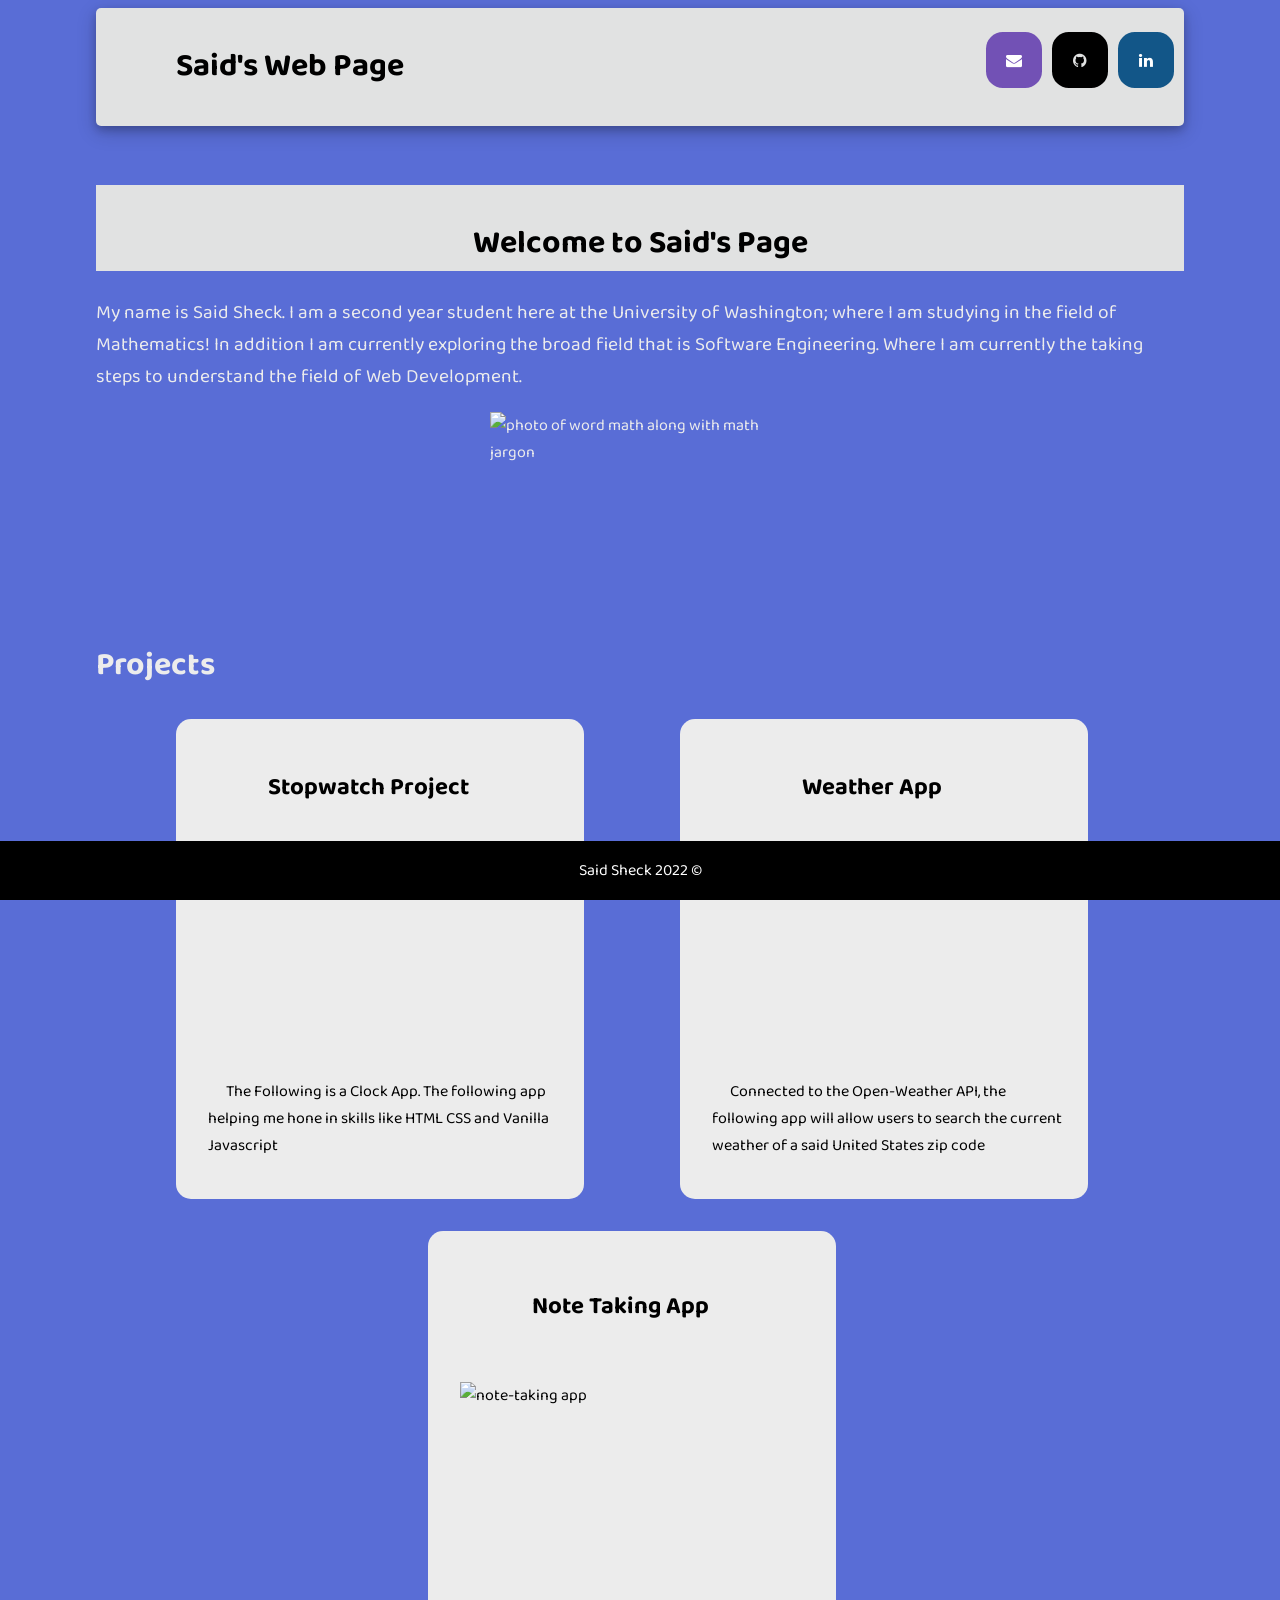
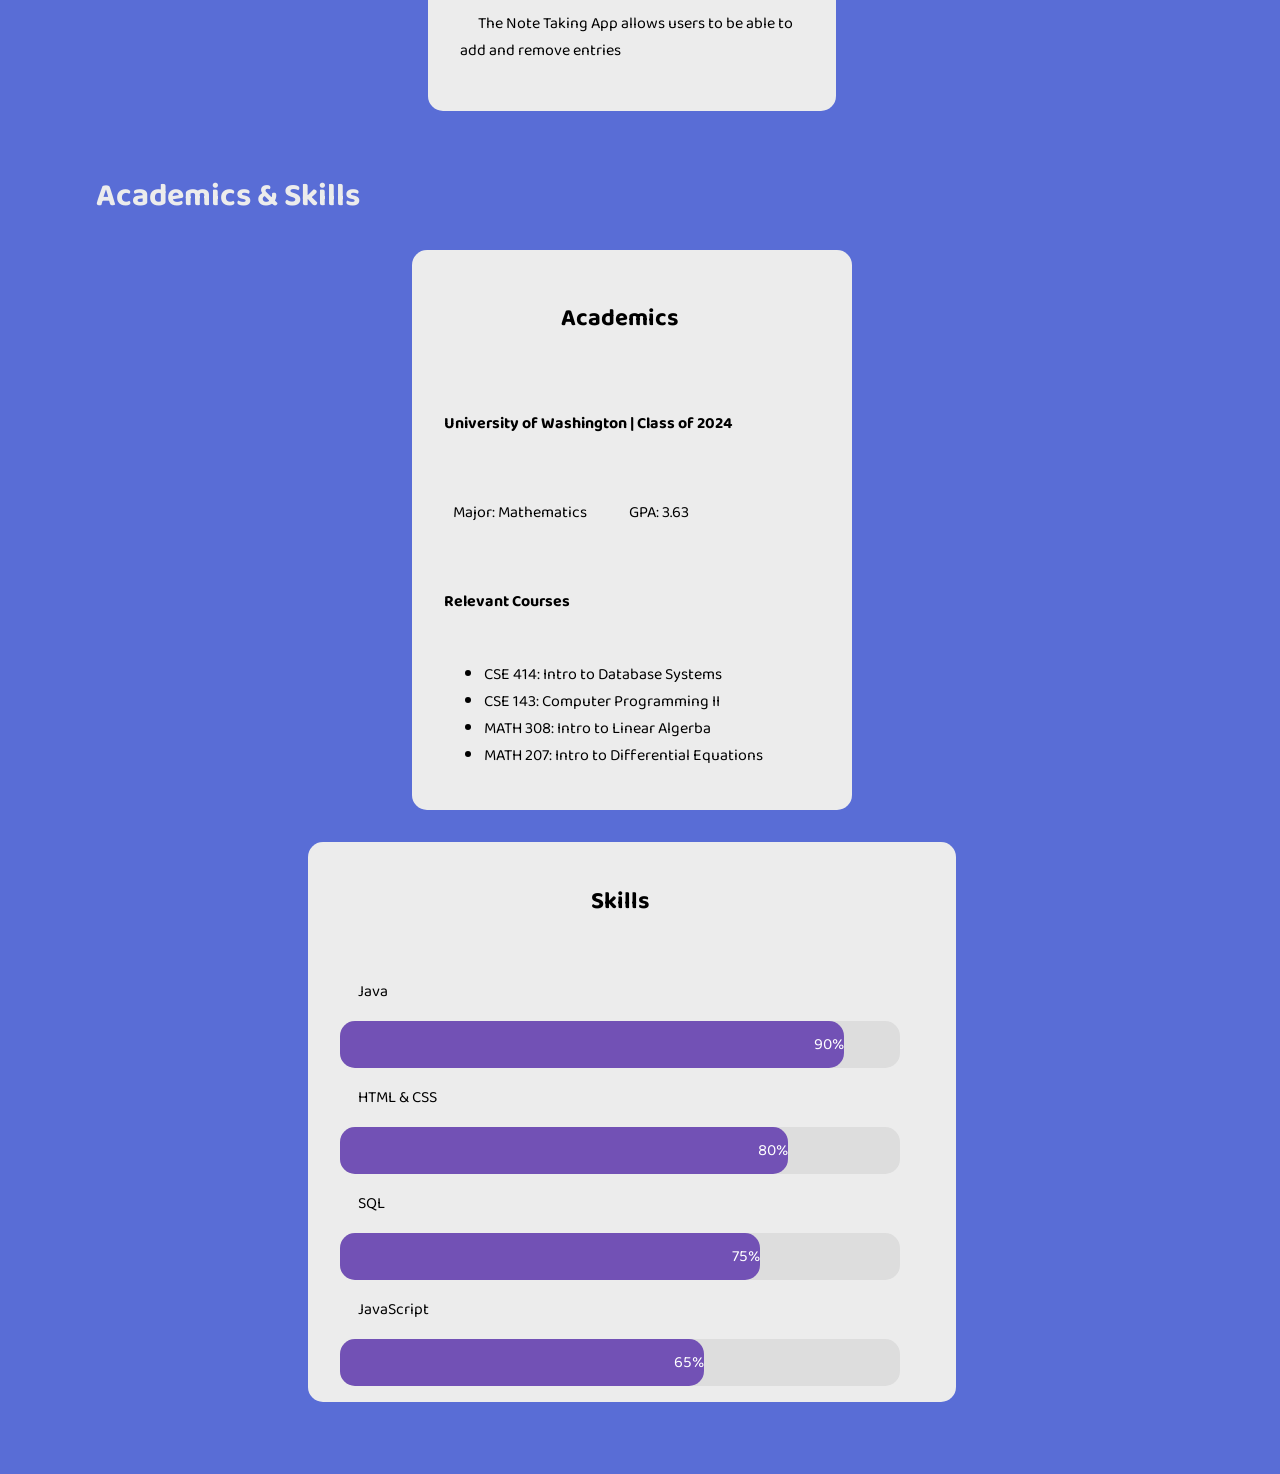
==== index.html @ 6f8753cf "Add files via upload" ====
<!DOCTYPE html>
<!--
  ***
  Said Sheck
  Jan 4th 2021
  CSE 154 Section AA Max Bi

  The following is the  html file for my "about-me" page. The following page
  includes a bit information from my resume such as the projects I have done,
  grades and some basic skills I have
  ***
-->
<html>
  <head>
    <meta charset="utf-8">
    <link rel="stylesheet" href="styles.css">
    <link rel="stylesheet" href="resume.css">
    <link rel="preconnect" href="https://fonts.googleapis.com">
    <link rel="preconnect" href="https://fonts.gstatic.com">
    <link rel="stylesheet" href="https://fonts.googleapis.com/css?family=Pacifico">
    <link href="https://fonts.googleapis.com/css2?family=Baloo+Da+2:wght@600;800&display=swap" rel="stylesheet">
    <link rel="stylesheet" href="https://cdnjs.cloudflare.com/ajax/libs/font-awesome/4.7.0/css/font-awesome.min.css">
    <title>Said's Resume Page</title>
  </head>
  <body>
    <header>
      <nav>
        <section id="title-links">
          <h1>Said's Web Page</h1>
          <ul>
            <li><a href="mailto:said1210@uw.edu" class="fa fa-resume fa-envelope"></a></li>
            <li><a href="https://github.com/said1210UW" class="fa fa-github"></a></li>
            <li><a href="https://www.linkedin.com/in/said-sheck-a675b21ba" class="fa fa-linkedin"></a></li>
          </ul>
        </section>
      </nav>
    </header>

    <main>
      <section id="introduction">
        <!--Image retrived from Pintrest.com -->
        <img src="images/math-picture.jpeg" alt="photo of word math along with math jargon">
        <article>
          <h2>Welcome to Said's Page</h2>
          <p> My name is Said Sheck.
            I am a second year student here at the University of Washington;
            where I am studying in the field of Mathematics!
            In addition I am currently exploring the broad field
            that is Software Engineering. Where I am currently the taking steps
            to understand the field of Web Development.
          </p>
        </article>
      </section>
      <section id="projects">
        <h2>Projects</h2>
        <section id="project-container">
          <article class="project-card">
            <h3>Stopwatch Project</h3>
            <img src="images/clock-app.png" alt="clock app">
            <p>
              The Following is a Clock App.
              The following app helping me hone in skills
              like HTML CSS and Vanilla Javascript
            </p>
          </article>
          <article class="project-card">
            <h3>Weather App</h3>
            <img src="images/weather-app.png" alt="weather app">
            <p>
              Connected to the Open-Weather API,
              the following app will allow users to search the current weather
              of a said United States zip code
            </p>
          </article>
          <article class="project-card">
            <h3>Note Taking App</h3>
            <img src="images/notes-app.png" alt="note-taking app">
            <p>
              The Note Taking App allows
              users to be able to add and remove entries
            </p>
          </article>
        </section>

      </section>
      <section id="academics-skills">
        <h2>Academics &amp; Skills</h2>
        <section id="academics-skills-container">
          <article id="academics" class="project-card">
            <h3>Academics</h3>
            <h4>University of Washington | Class of 2024</h4>
            <section>
              <p>Major: Mathematics</p>
              <p>GPA: 3.63</p>
            </section>
            <h4>Relevant Courses</h4>
            <ul>
              <li>CSE 414: Intro to Database Systems</li>
              <li>CSE 143: Computer Programming II</li>
              <li>MATH 308: Intro to Linear Algerba</li>
              <li>MATH 207: Intro to Differential Equations</li>
            </ul>
          </article>
          <article id="skills" class="project-card">
            <h3>Skills</h3>
            <!--Boiler Code from Niemvuilaptrinh-->
            <section>
              <p>Java</p>
              <div class="container">
                <div class="skills html">90%</div>
              </div>
              <p>HTML & CSS</p>
              <div class="container">
                <div class="skills css">80%</div>
              </div>
              <p>SQL</p>
              <div class="container">
                <div class="skills sql">75%</div>
              </div>
              <p>JavaScript</p>
              <div class="container">
                <div class="skills js">65%</div>
              </div>
            </section>
          </article>
        </section>
      </section>
    </main>
    <footer>
      <p>Said Sheck 2022 &copy;</p>
    </footer>
  </body>
</html>
---- styles.css ----
/*
  Said Sheck
  Jan 7th 2021
  CSE 154 Section AA Max Bi

  The folloiwng file provides the styling for both the resume and about page.
  Providing a consistent theme to both pages which includes a light blue background
  and grey text sections
*/
body {
  background-color: #4158d0de;
  color: #ececec;
  font-family: 'Baloo Da 2', cursive;
  margin-left: auto;
  margin-right: auto;
  width: 85%;
}

body,
body > section,
#courses-and-prefences,
#photos-container,
#courses-and-prefences > section,
#title-links,
#title-links > ul,
main,
#introduction,
#projects,
.project-card,
#project-container,
#academics-skills-container,
#academics,
#academics > section {
  display: flex;
}

body, body > section, #courses-and-prefences > section, main, #projects, .project-card, #academics {
  flex-direction: column;
}

body > section,
#courses-and-prefences,
#courses-and-prefences > section,
#introduction,
main,
#projects,
.project-card,
#project-container,
#academics,
#academics > section {
  justify-content: space-evenly;
}

body > section, nav, .project-card {
  border-radius: 05px;
  padding-left: 1em;
  color: black;
}

body > section {
  margin-top: 10px;
}

body > section, .project-card {
  background-color: #ececec;
}

#title-links {
  justify-content: space-between;
}

#title-links li {
  list-style-type: none;
}

#title-links > h1 {
  font-size: 2em;
  padding-left: 2em;
}

nav > p {
  font-size: 1em;
}

.fa, .image-unit, nav > p, #introduction > article h2 {
  text-align: center;
}

.fa {
  padding: 20px;
  font-size: 30px;
  width: 1em;
  height: 1em;
  text-decoration: none;
  margin-top: 0.5em;
  margin-right: 10px;
  border-radius: 30%;
}

nav, .fa:hover, .project-card:hover {
  box-shadow:
    0 4px 8px 0 rgba(0, 0, 0, 0.2),
    0 6px 20px 0 rgba(0, 0, 0, 0.19);
}

nav, .fa-github, #introduction > article h2 {
  background: #E1E2E2;
}

.fa-github {
  color: #E1E2E2;
  background: black;
}

.fa-linkedin {
  background: #125688;
  color: white;
}

.fa-resume {
  background-color: #7251B5;
  color: #FFFFFF;
}

#photos-container {
  justify-content: inherit;
}

.image-unit {
  height: 20em;
  width: 22em;
}

img {
  height: 180px;
  width: 300px;
}
---- resume.css ----
/*
  Said Sheck
  Jan 9th 2021
  CSE 154 Section AA Max Bi

  The following page provides the style for my resume page.
  Specifing the style for each section in the page and any style
  not overlapping with the about page. Such as having indivual cards
  for content and not a huge blob like the page prior (About page)
*/

#introduction {
  margin-top: 2em;
}

#introduction h2 {
  background: #ececec;
  color: black;
  padding-top: 1em;
}

#introduction h2, main h2 {
  font-size: 2em;
}

#intrdduction h2, .project-card {
  border-radius: 15px;
}

#introduction > article p {
  font-size: 1.2em
}

#introduction img {
  height: 200px;
  width: 300px;
}

.project-card {
  font-size: 1rem;
  width: 20em;
  height: 30em;
  padding-left: 2em;
  padding-right: 3.5em;
}

.project-card h3, footer {
  text-align: center;
}

.project-card h3, #skills li {
  font-size: 1.5em;
}

.project-card p {
  width: 40ch;
  text-indent: 5%;
  margin-right: 10%;
}

.project-card img {
  padding-left: auto;
  padding-right: auto;
}

#academics-skills-container {
  justify-content: space-evenly;
}

#skills li {
  list-style-type: none;
  margin-bottom: 20px;
}

#skills, #academics {
  height: 35em;
}

#skills {
 width: 35em;
}

#academics {
  width: 22em;
}

#academics ul {
  margin-top: 0px;
}

#academics > section > p {
  margin-right: 0%;
}

footer {
  position: fixed;
  width: 100%;
  left: 0;
  bottom: 0;
  background-color: black;
  color: white;
}

.container, .html, .css, .js, .sql {
  border-radius: 15px;
  background-color: #7251B5;
}

.container {
  width: 100%;
  background-color: #ddd;
}

.skills {
  text-align: right;
  padding-top: 10px;
  padding-bottom: 10px;
  color: white;
}

.html {
  width: 90%;
}

.css {
  width: 80%;
}

.js {
  width: 65%;
}

.sql {
  width: 75%;
}

#academics-skills, .project-card {
  margin-bottom: 2em;
}

.project-card {
  margin-right: 1em;
}

#academics-skills-container, #project-container {
  flex-wrap: wrap;
}

#introduction {
  flex-wrap: wrap-reverse;
}
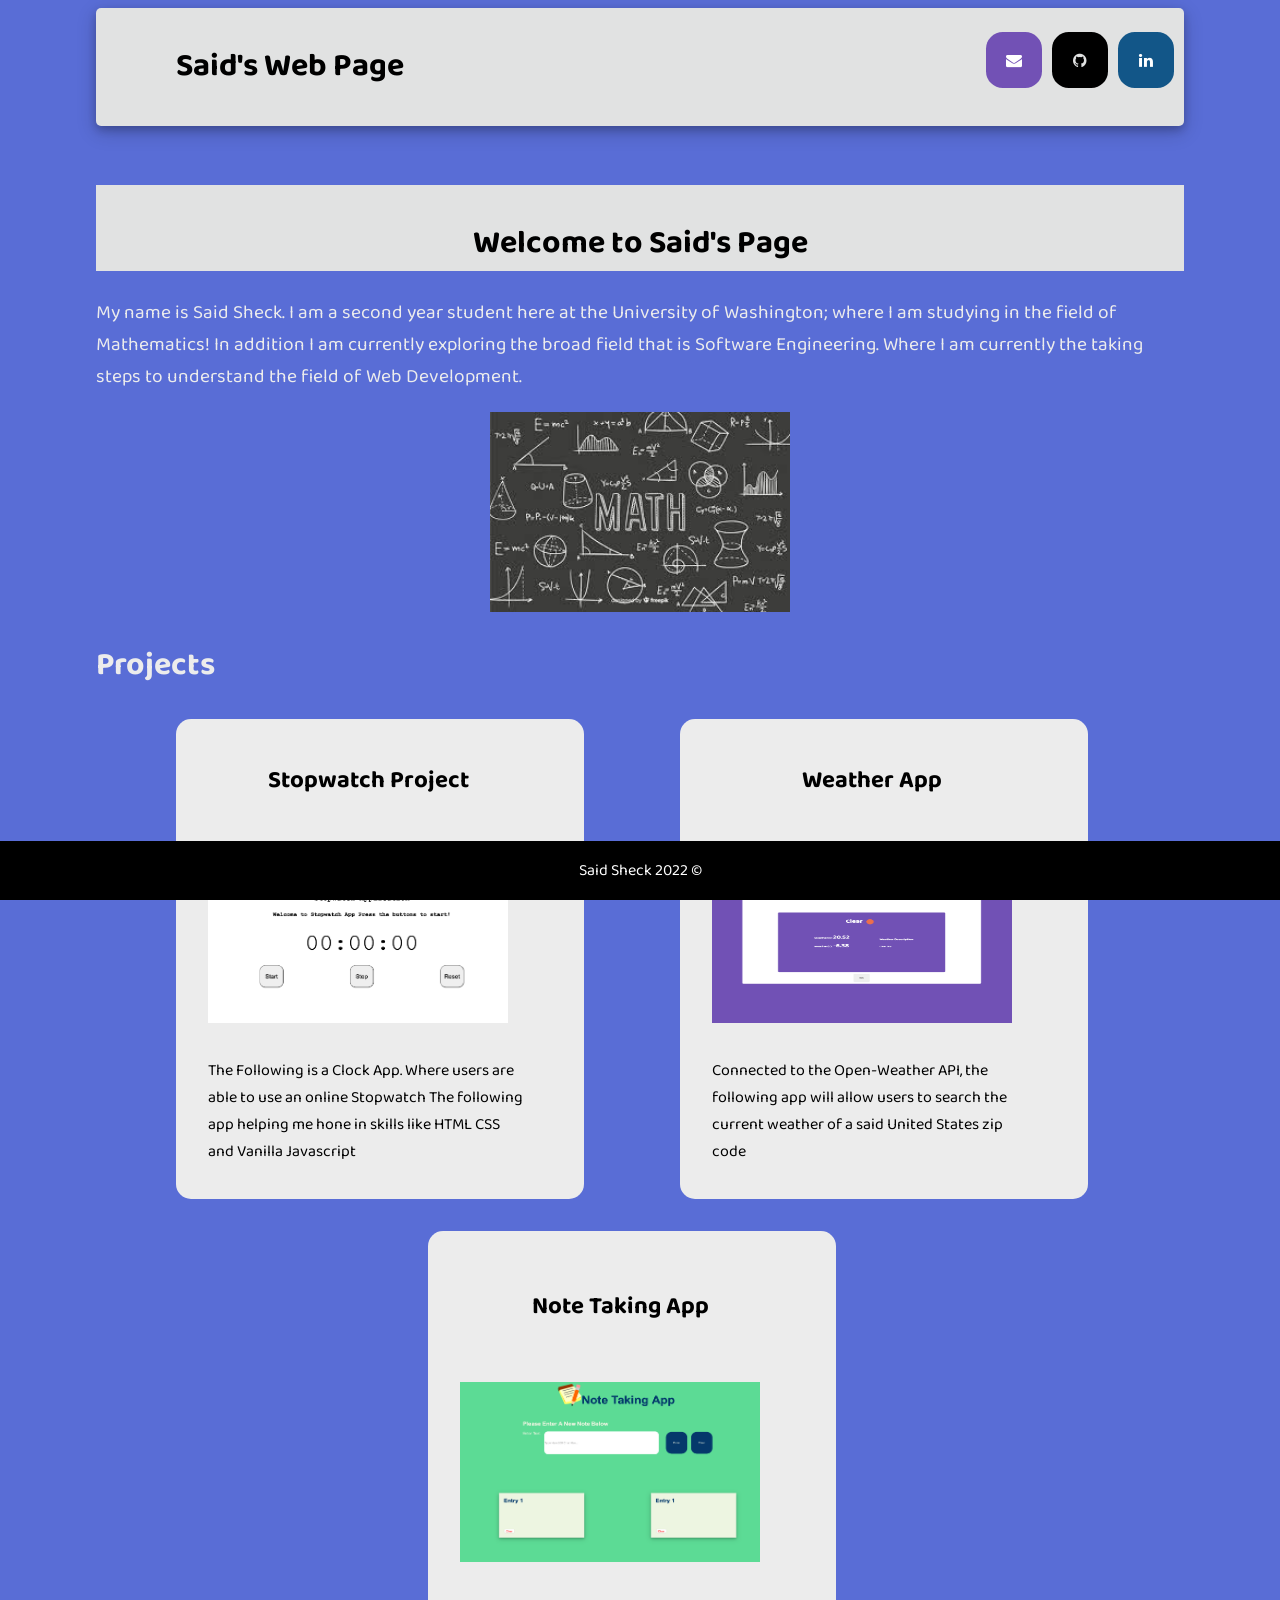
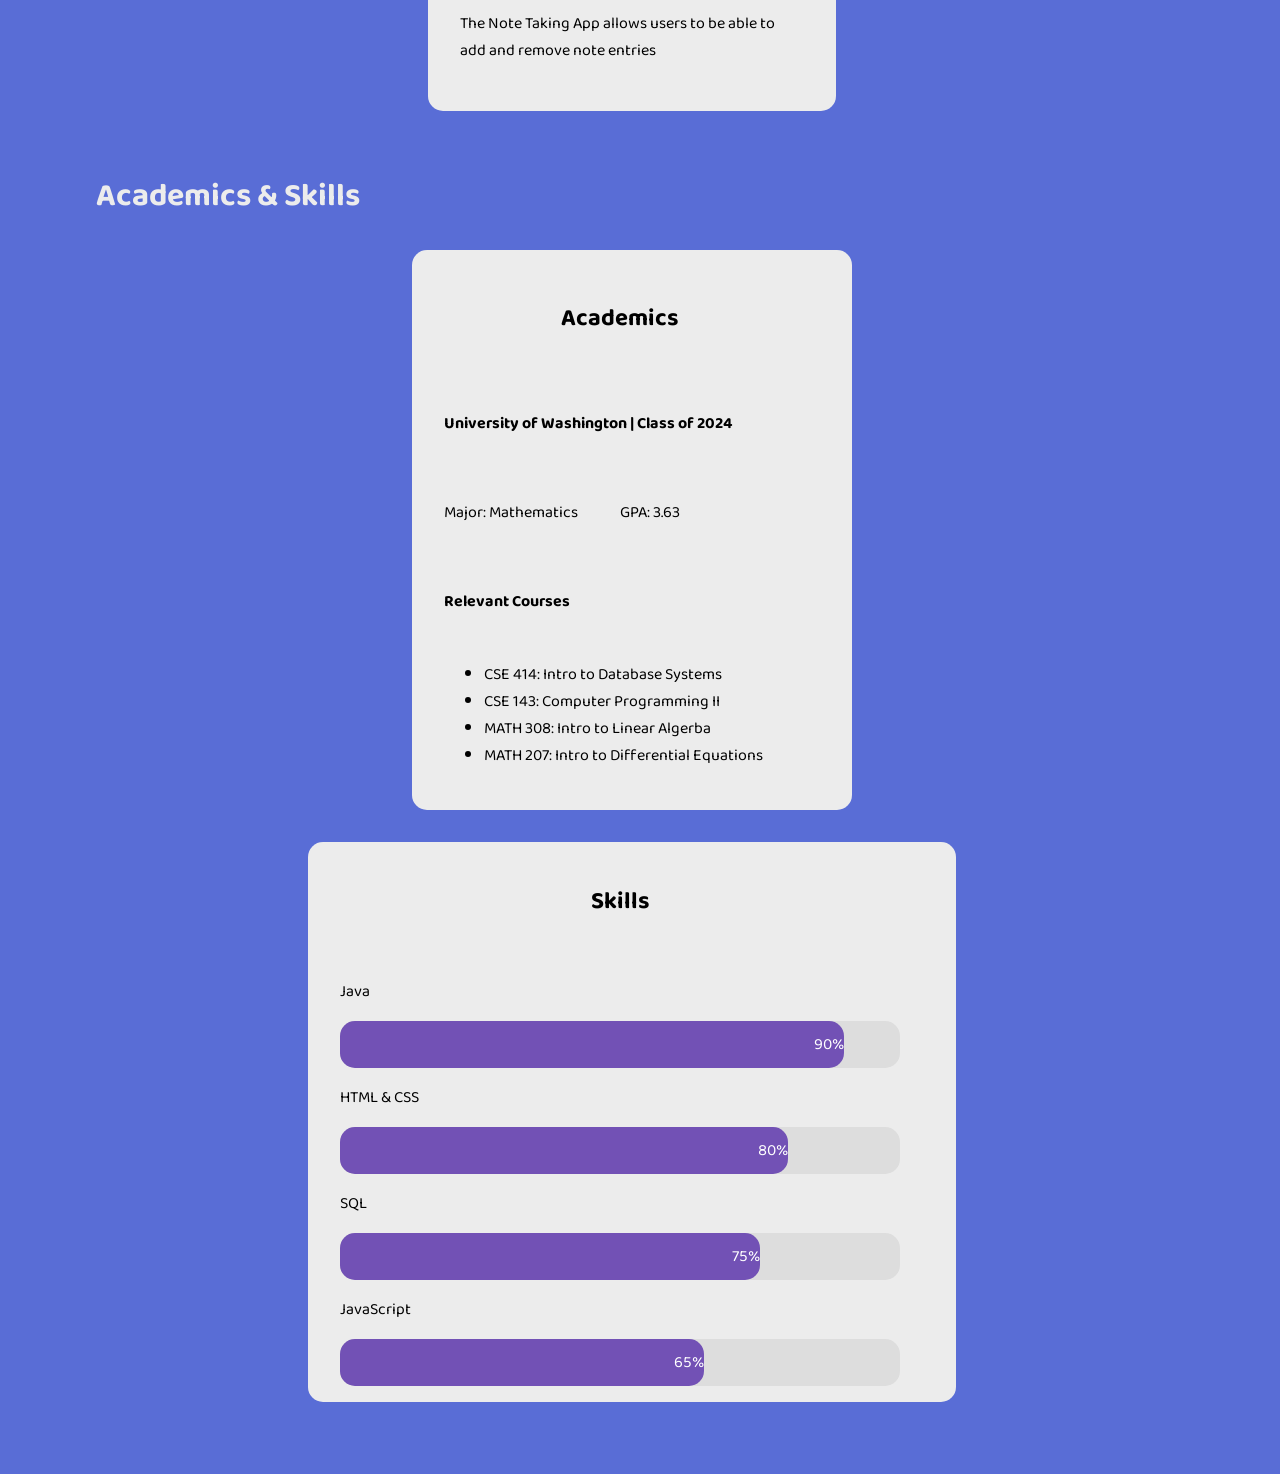
==== commit 6192b1cc: "Edit #2" ====
--- a/index.html
+++ b/index.html
@@ -58,7 +58,8 @@
             <h3>Stopwatch Project</h3>
             <img src="images/clock-app.png" alt="clock app">
             <p>
-              The Following is a Clock App.
+              The Following is a Clock App. Where users
+              are able to use an online Stopwatch
               The following app helping me hone in skills
               like HTML CSS and Vanilla Javascript
             </p>
@@ -77,7 +78,7 @@
             <img src="images/notes-app.png" alt="note-taking app">
             <p>
               The Note Taking App allows
-              users to be able to add and remove entries
+              users to be able to add and remove note entries
             </p>
           </article>
         </section>
--- a/resume.css
+++ b/resume.css
@@ -53,8 +53,7 @@
 }
 
 .project-card p {
-  width: 40ch;
-  text-indent: 5%;
+  width: 35ch;
   margin-right: 10%;
 }
 
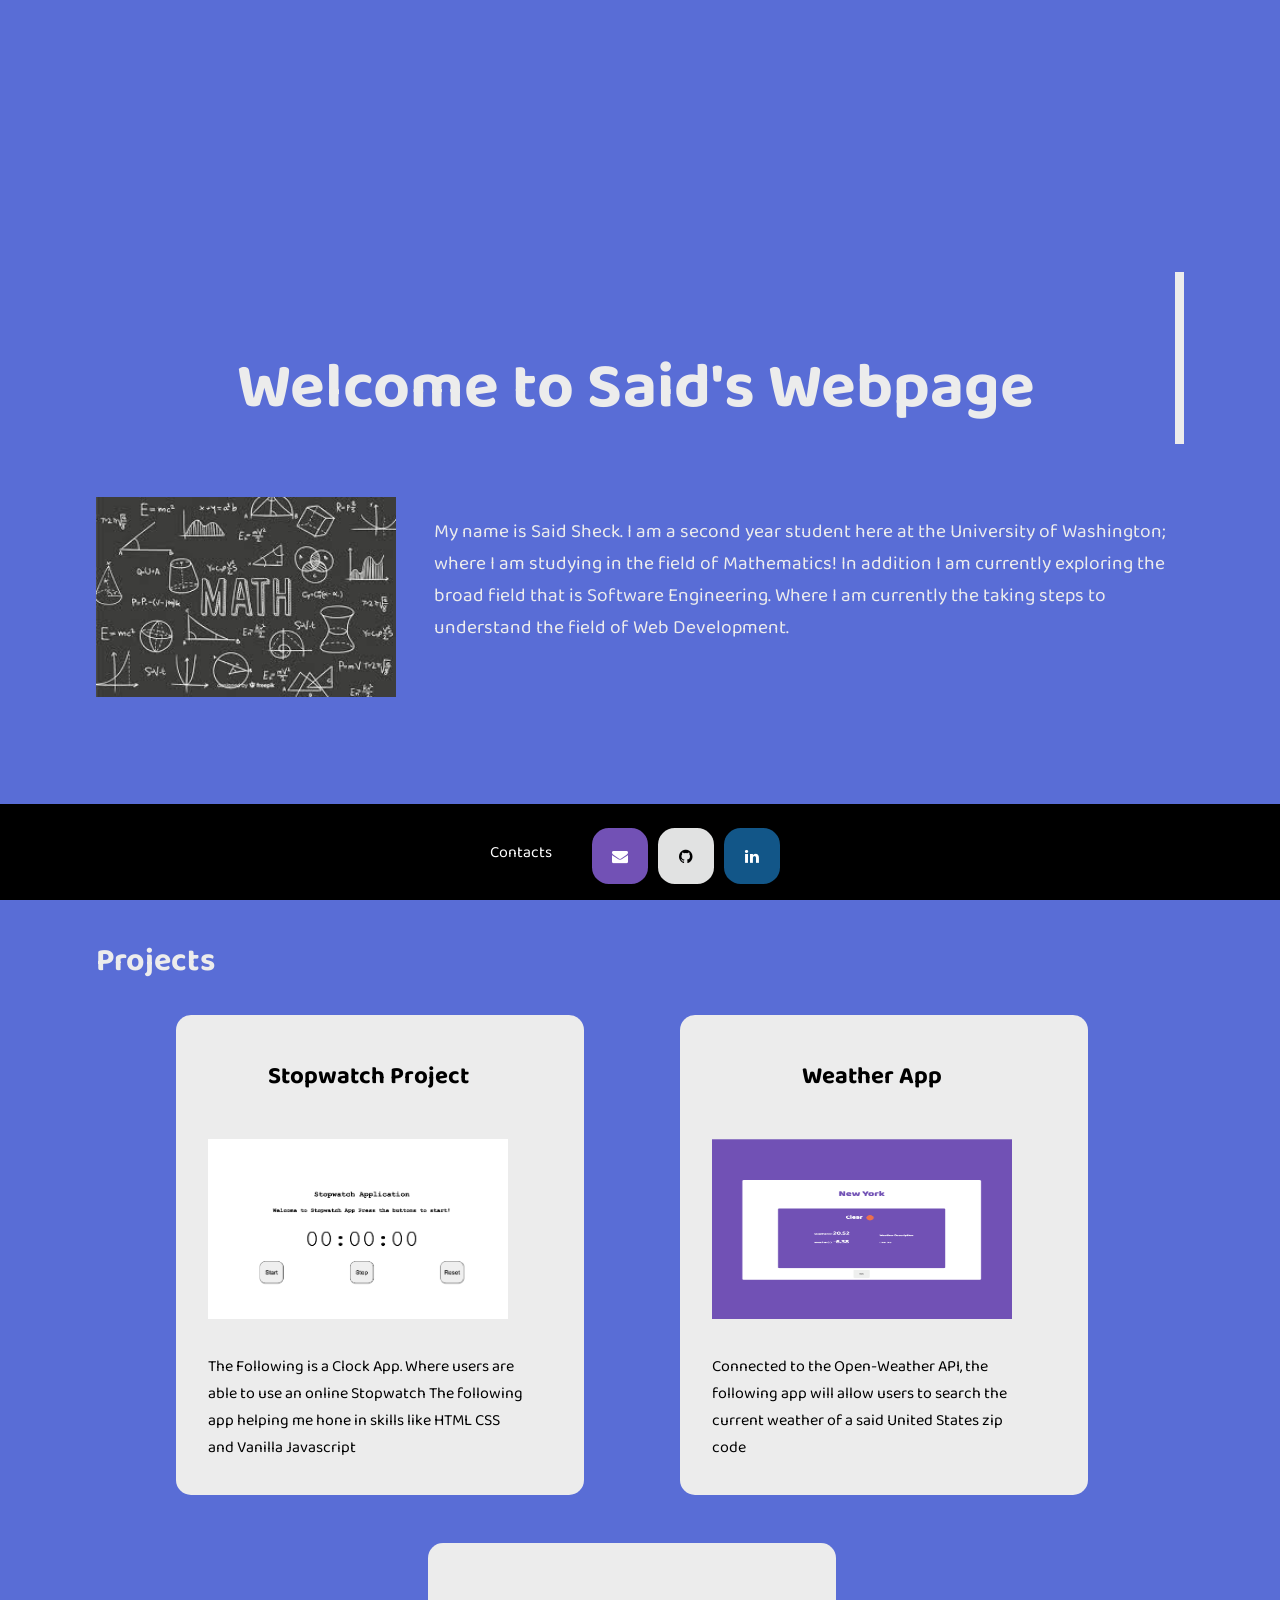
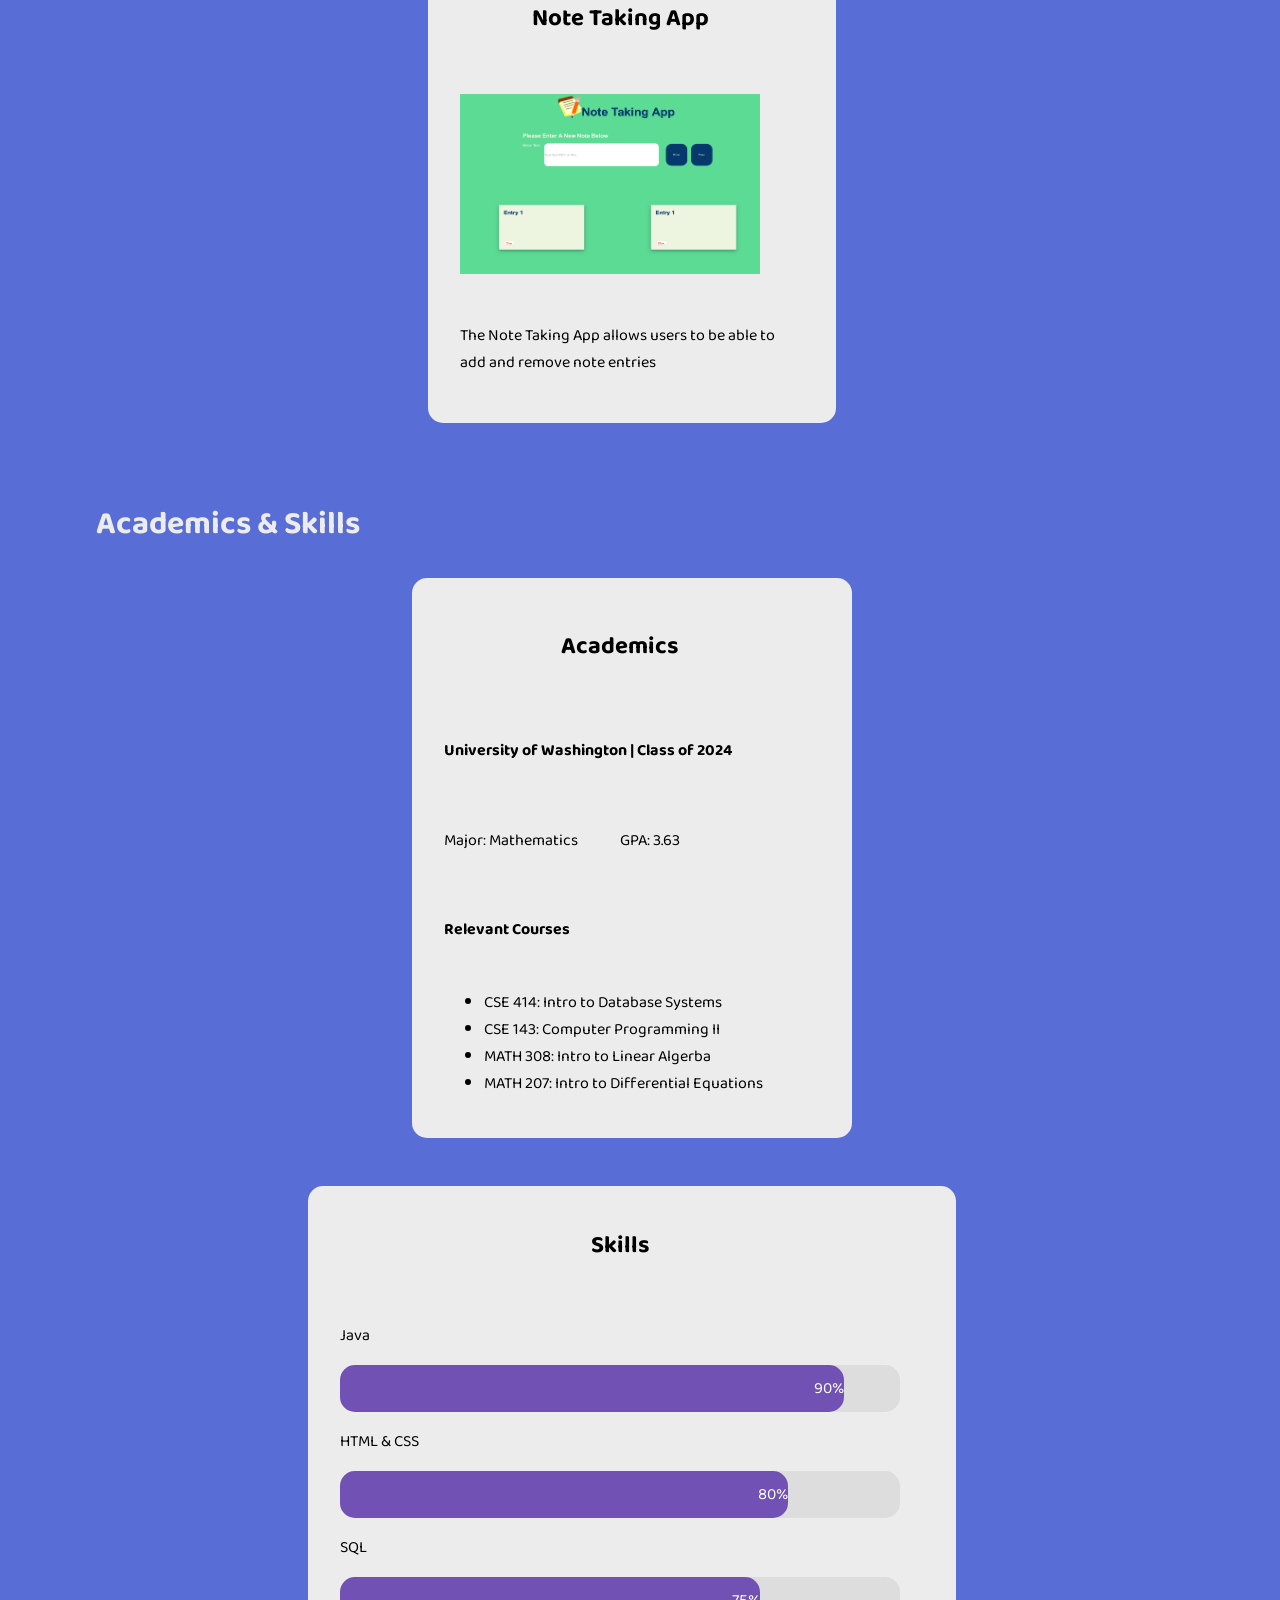
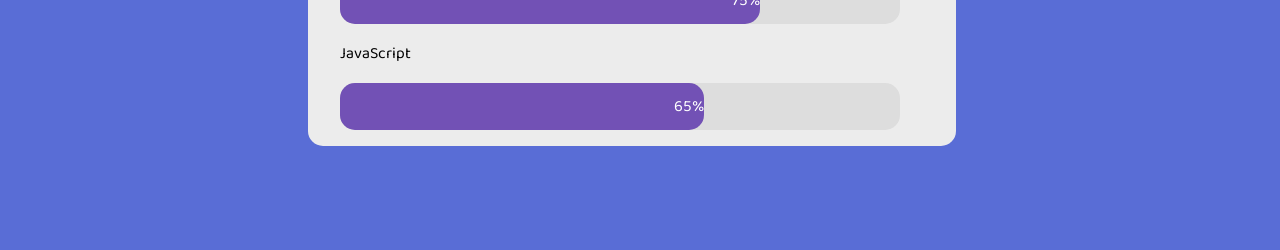
==== commit d9388eb9: "Add files via upload" ====
--- a/index.html
+++ b/index.html
@@ -23,25 +23,12 @@
     <title>Said's Resume Page</title>
   </head>
   <body>
-    <header>
-      <nav>
-        <section id="title-links">
-          <h1>Said's Web Page</h1>
-          <ul>
-            <li><a href="mailto:said1210@uw.edu" class="fa fa-resume fa-envelope"></a></li>
-            <li><a href="https://github.com/said1210UW" class="fa fa-github"></a></li>
-            <li><a href="https://www.linkedin.com/in/said-sheck-a675b21ba" class="fa fa-linkedin"></a></li>
-          </ul>
-        </section>
-      </nav>
-    </header>
-
     <main>
       <section id="introduction">
-        <!--Image retrived from Pintrest.com -->
-        <img src="images/math-picture.jpeg" alt="photo of word math along with math jargon">
+        <h2>Welcome to Said's Webpage</h2>
         <article>
-          <h2>Welcome to Said's Page</h2>
+          <!--Image retrived from Pintrest.com -->
+          <img src="images/math-picture.jpeg" alt="photo of word math along with math jargon">
           <p> My name is Said Sheck.
             I am a second year student here at the University of Washington;
             where I am studying in the field of Mathematics!
@@ -128,7 +115,12 @@
       </section>
     </main>
     <footer>
-      <p>Said Sheck 2022 &copy;</p>
+      <p>Contacts</p>
+      <ul>
+        <li><a href="mailto:said1210@uw.edu" class="fa fa-resume fa-envelope"></a></li>
+        <li><a href="https://github.com/said1210UW" class="fa fa-github"></a></li>
+        <li><a href="https://www.linkedin.com/in/said-sheck-a675b21ba" class="fa fa-linkedin"></a></li>
+      </ul>
     </footer>
   </body>
 </html>
--- a/styles.css
+++ b/styles.css
@@ -34,14 +34,20 @@
   display: flex;
 }
 
-body, body > section, #courses-and-prefences > section, main, #projects, .project-card, #academics {
+body,
+body > section,
+#courses-and-prefences > section,
+main,
+#projects,
+.project-card,
+#academics,
+#introduction {
   flex-direction: column;
 }
 
 body > section,
 #courses-and-prefences,
 #courses-and-prefences > section,
-#introduction,
 main,
 #projects,
 .project-card,
@@ -108,8 +114,8 @@
 }
 
 .fa-github {
-  color: #E1E2E2;
-  background: black;
+  color: black;
+  background: #E1E2E2;
 }
 
 .fa-linkedin {
--- a/resume.css
+++ b/resume.css
@@ -10,16 +10,23 @@
 */
 
 #introduction {
-  margin-top: 2em;
+  height: 100vh;
+  justify-content: center;
 }
 
 #introduction h2 {
-  background: #ececec;
-  color: black;
+  color : #ececec;
+  overflow: hidden;
+  border-right: .15em solid #ececec;
   padding-top: 1em;
+  font-size: 4em;
+  text-align: center;
+  animation:
+    typing 3.5s steps(40, end),
+    blink-caret .5s step-end;
 }
 
-#introduction h2, main h2 {
+main h2 {
   font-size: 2em;
 }
 
@@ -27,8 +34,13 @@
   border-radius: 15px;
 }
 
+#introduction article {
+  display: flex;
+}
+
 #introduction > article p {
-  font-size: 1.2em
+  font-size: 1.2em;
+  margin-left: 2em;
 }
 
 #introduction img {
@@ -98,6 +110,20 @@
   bottom: 0;
   background-color: black;
   color: white;
+  display: flex;
+  align-items: center;
+  justify-content: space-evenly;
+}
+
+footer ul {
+  list-style-type: none;
+  display: flex;
+  margin-right: auto;
+}
+
+footer p {
+  margin-left: auto;
+  font-size: 1em;
 }
 
 .container, .html, .css, .js, .sql {
@@ -134,7 +160,7 @@
 }
 
 #academics-skills, .project-card {
-  margin-bottom: 2em;
+  margin-bottom: 3em;
 }
 
 .project-card {
@@ -145,6 +171,14 @@
   flex-wrap: wrap;
 }
 
-#introduction {
-  flex-wrap: wrap-reverse;
+/* The typing effect */
+@keyframes typing {
+  from { width: 0 }
+  to { width: 100% }
 }
+
+/* The typewriter cursor effect */
+@keyframes blink-caret {
+  from, to { border-color: transparent }
+  50% { border-color: rgb(255, 255, 255) }
+}
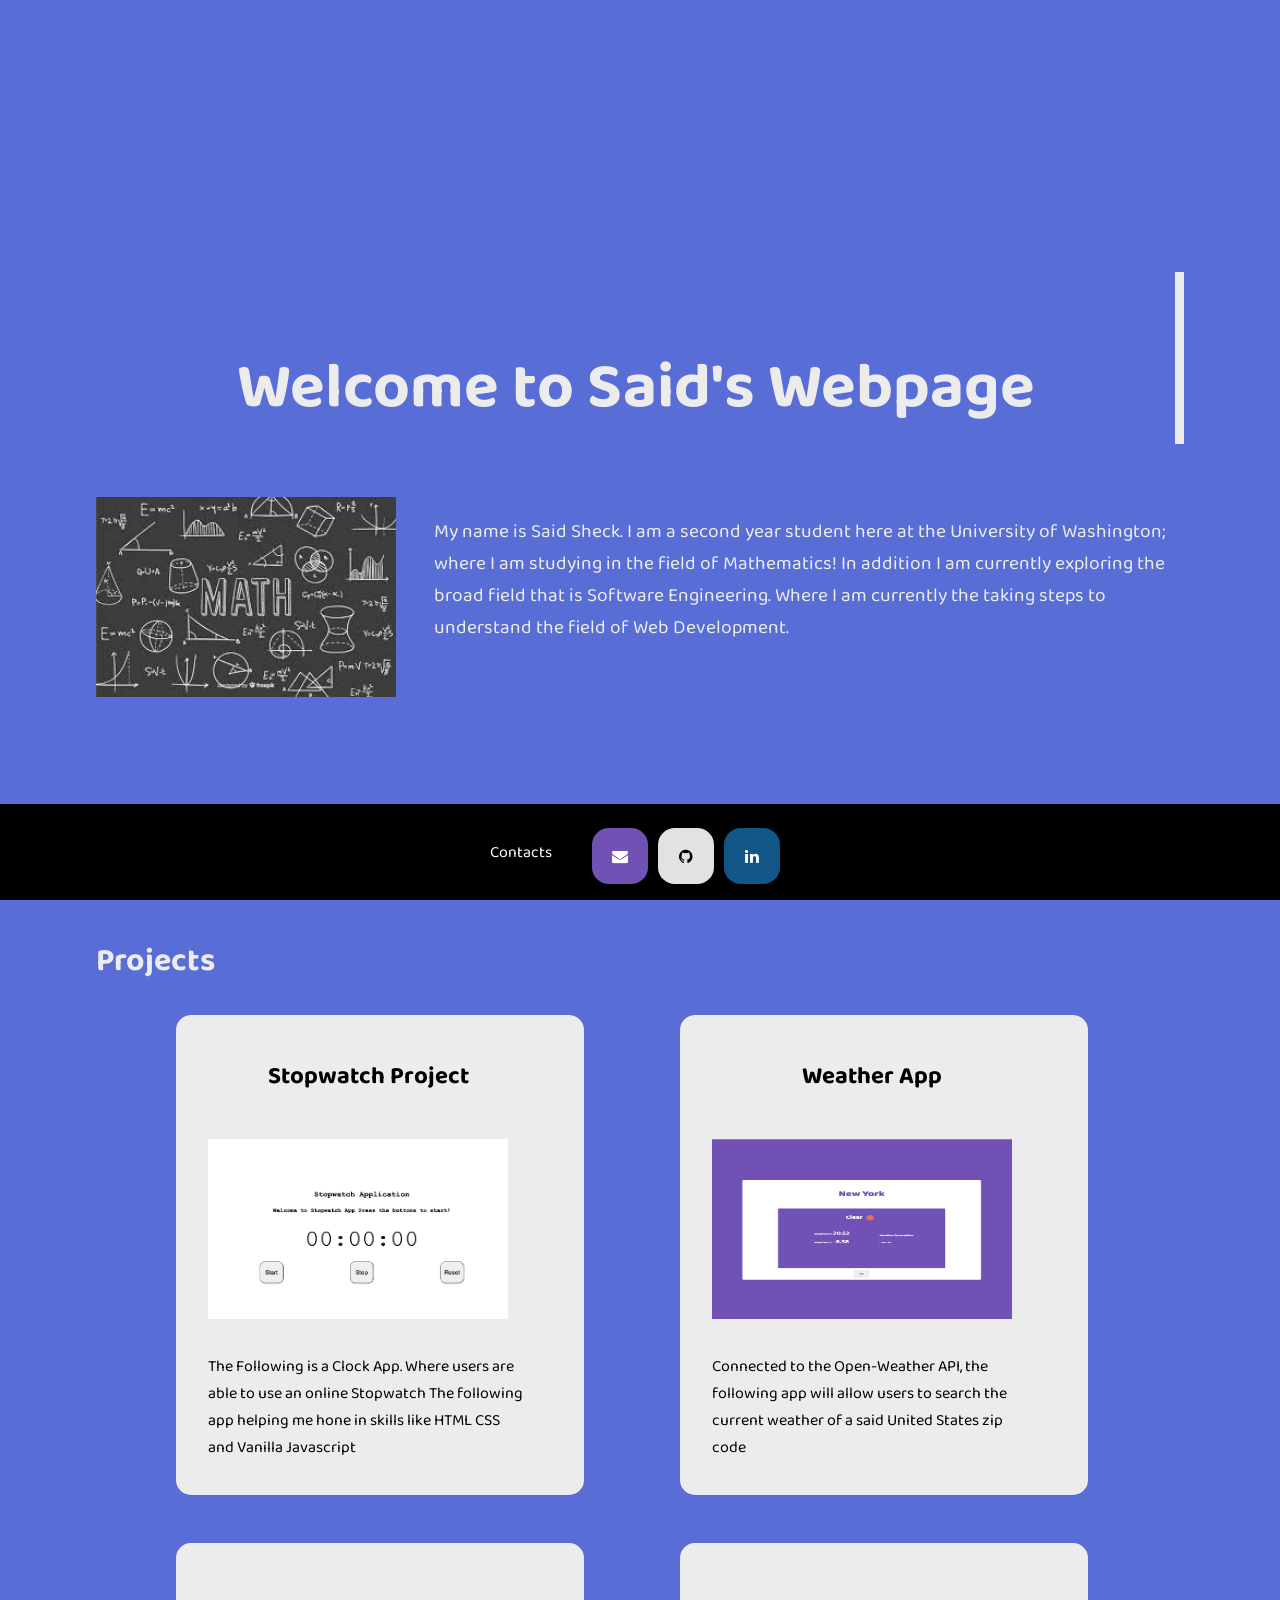
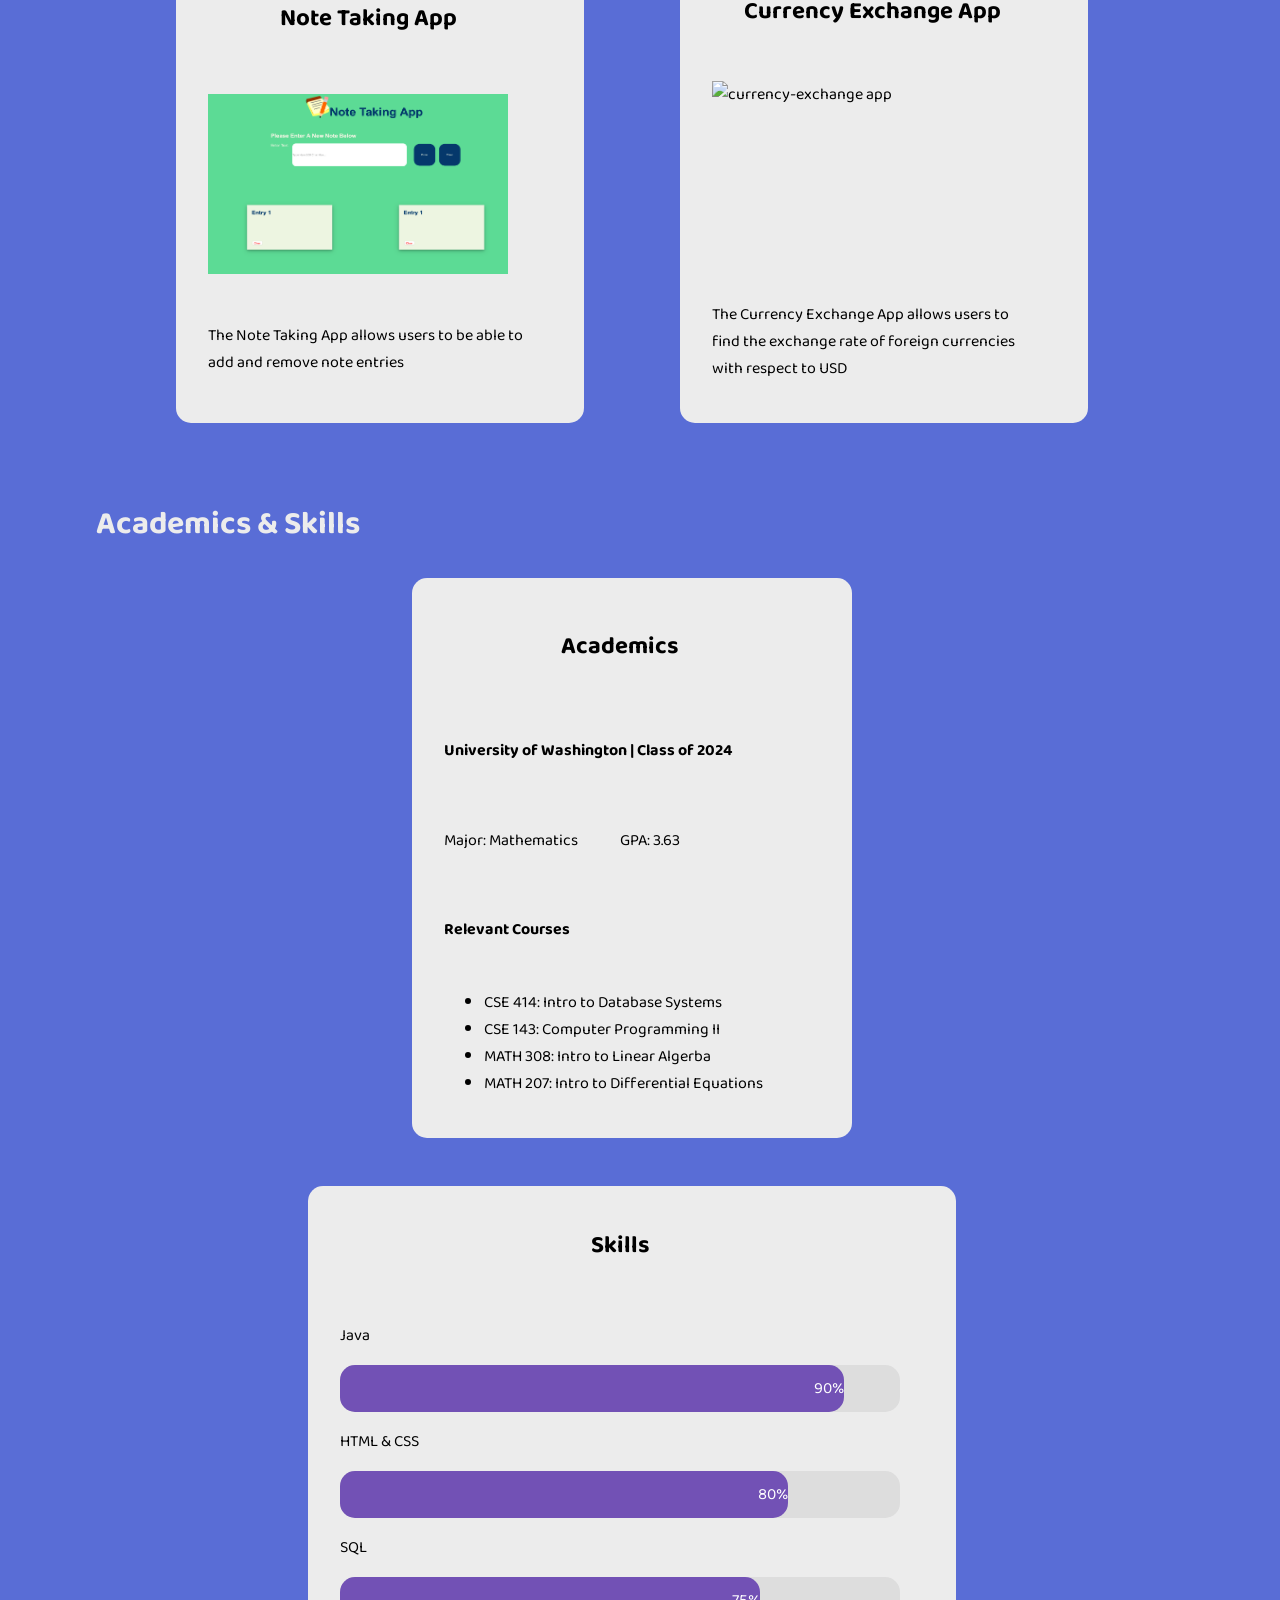
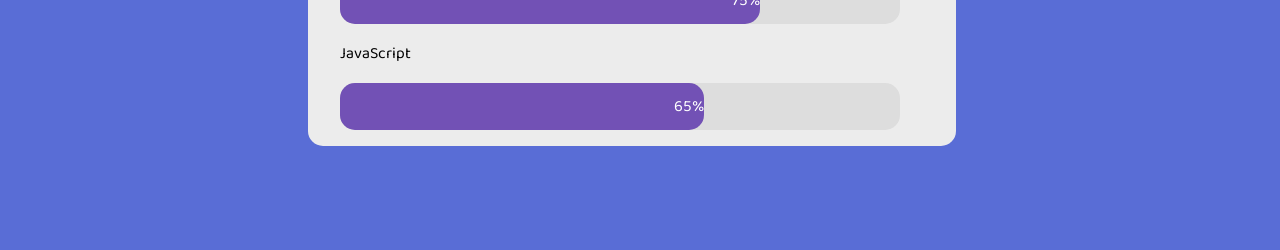
==== commit f4dad7b0: "Add files via upload" ====
--- a/index.html
+++ b/index.html
@@ -68,6 +68,15 @@
               users to be able to add and remove note entries
             </p>
           </article>
+          <article class="project-card">
+            <h3>Currency Exchange App</h3>
+            <img src="images/currency-exchange.png" alt="currency-exchange app">
+            <p>
+              The Currency Exchange App allows
+              users to find the exchange rate of foreign
+              currencies with respect to USD
+            </p>
+          </article>
         </section>
 
       </section>
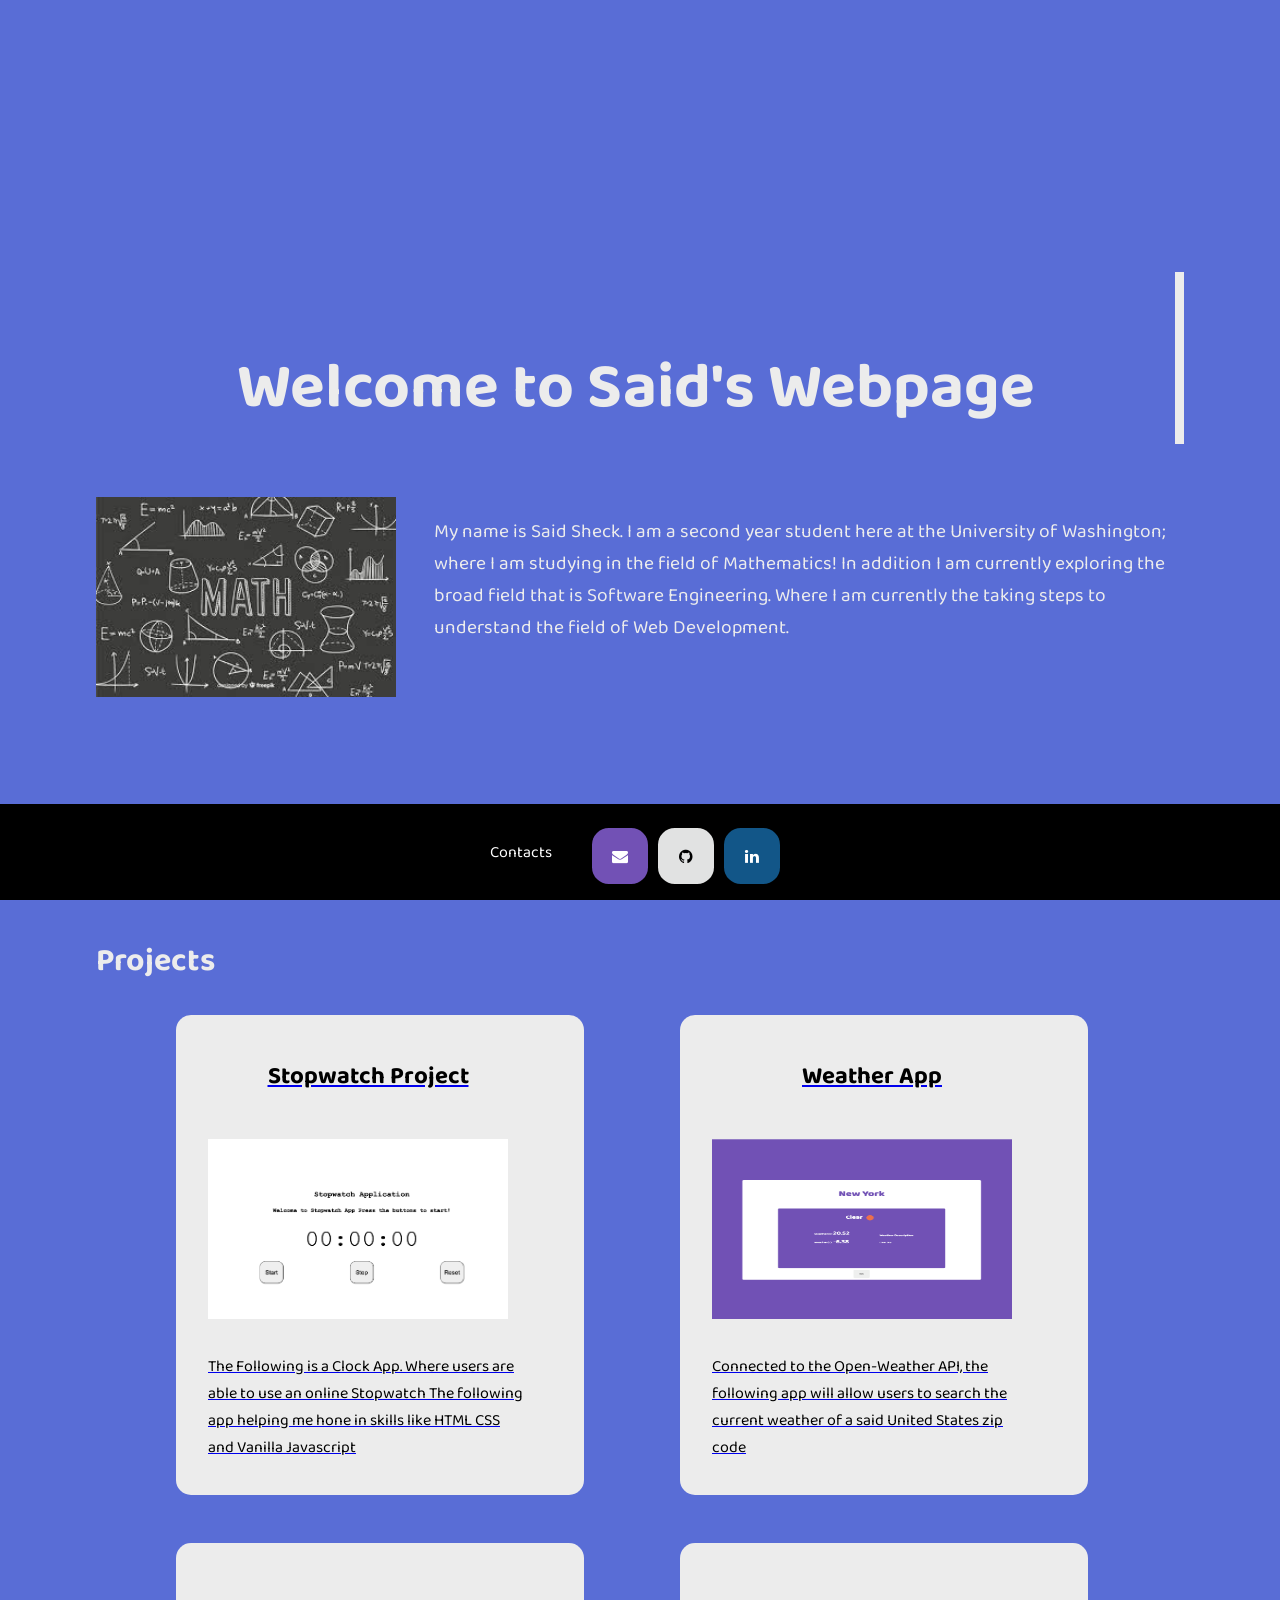
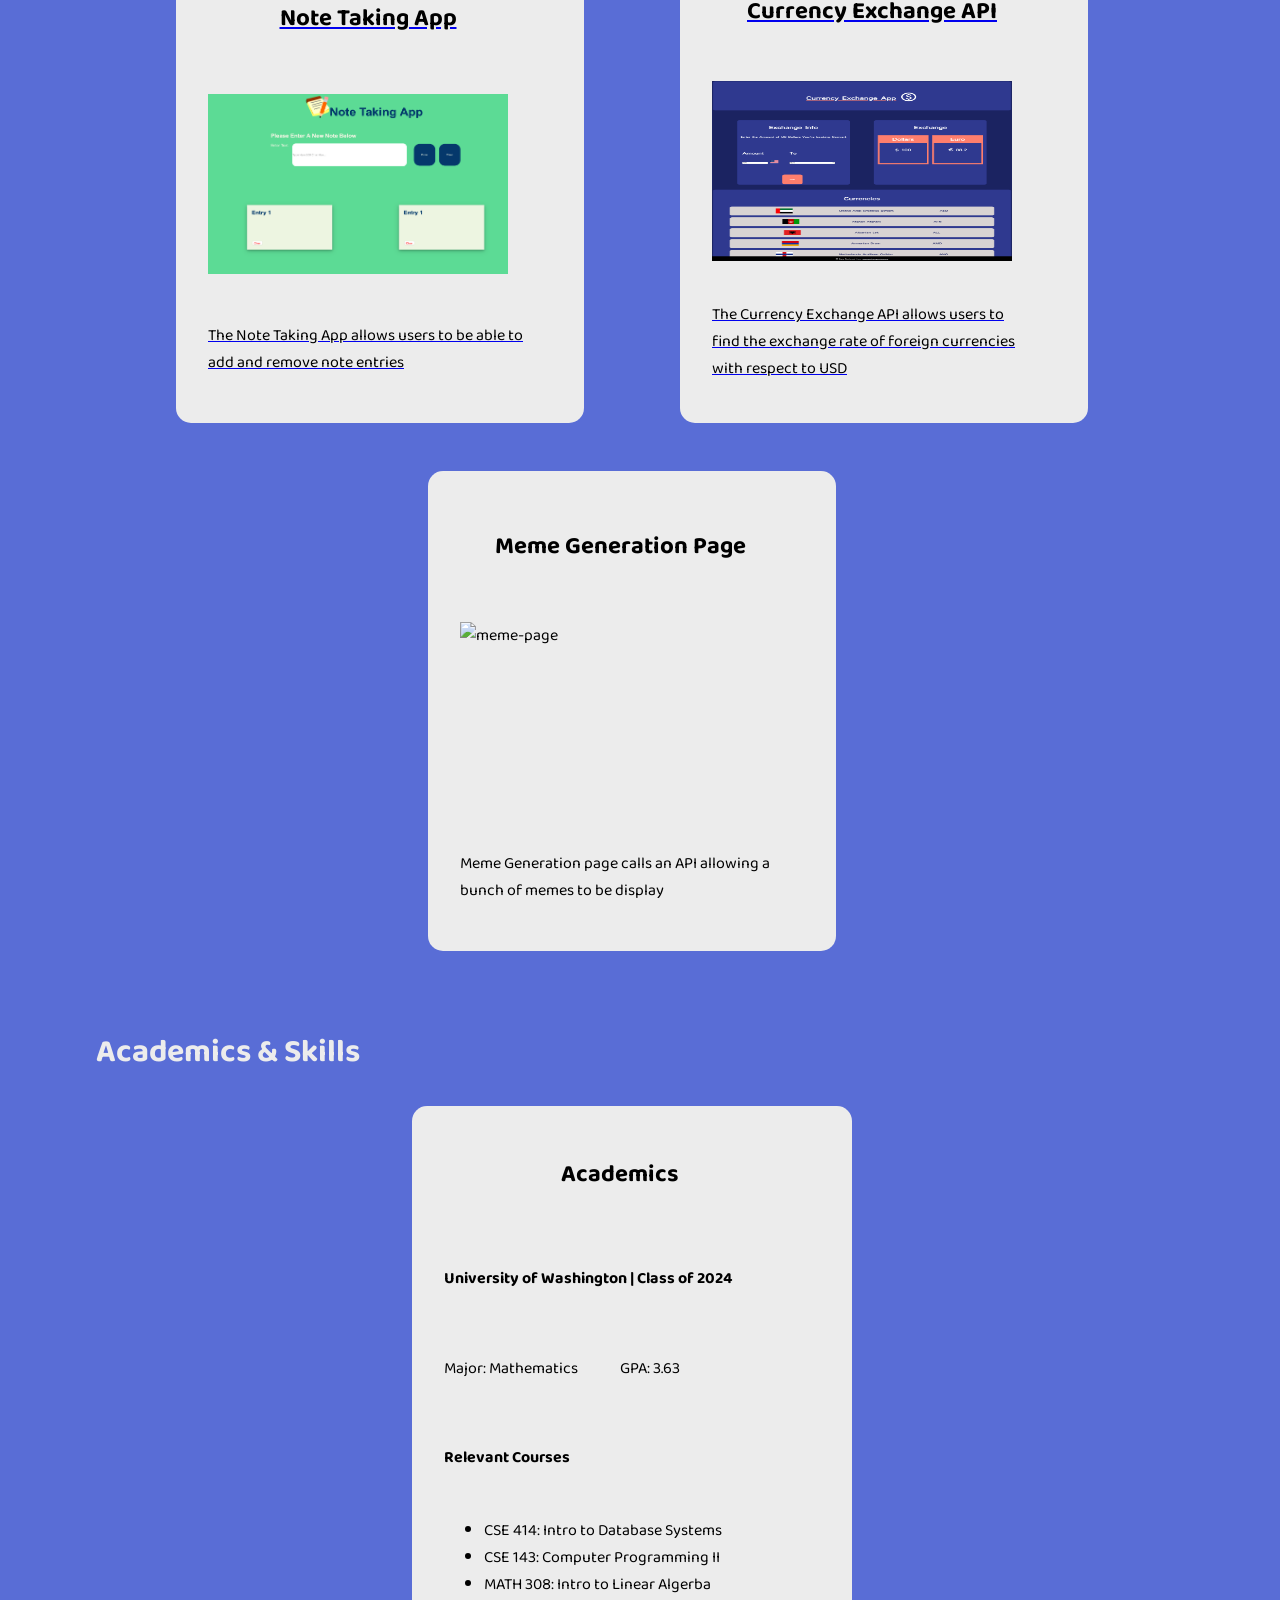
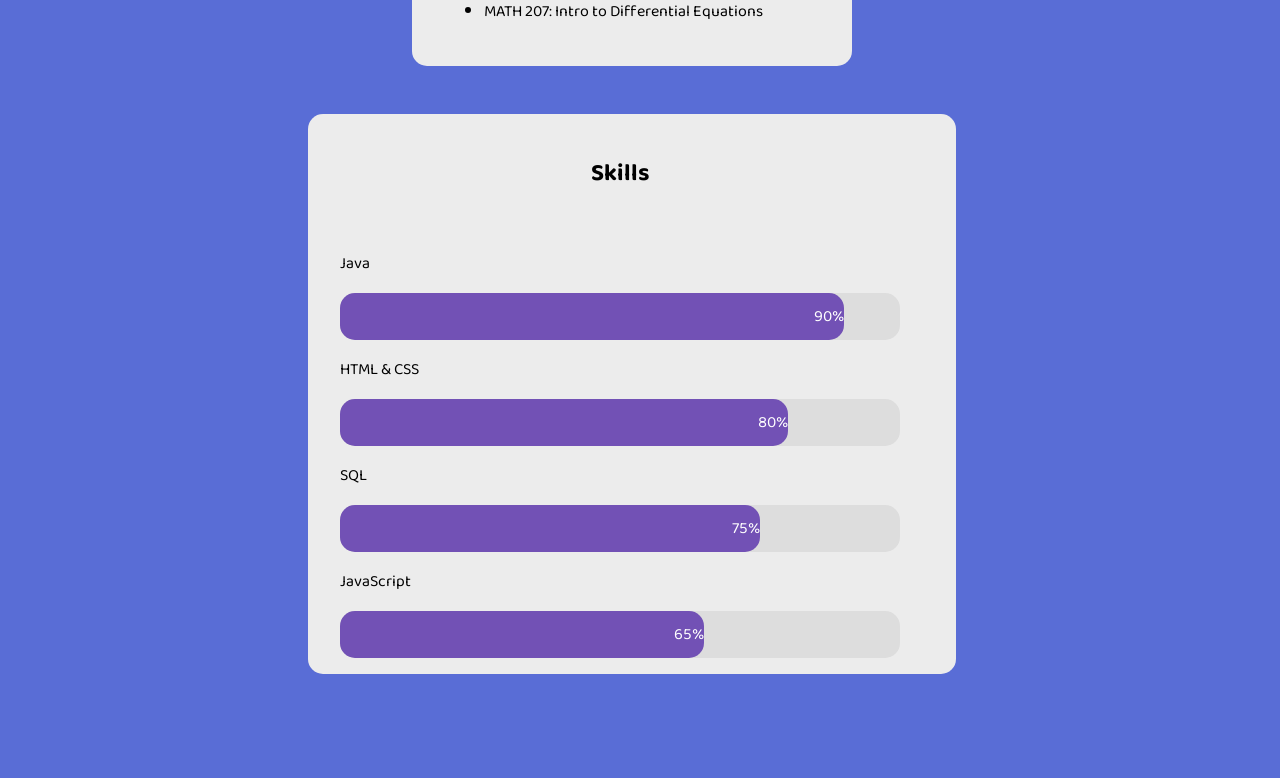
==== commit 8072fdfb: "Add files via upload" ====
--- a/index.html
+++ b/index.html
@@ -41,40 +41,56 @@
       <section id="projects">
         <h2>Projects</h2>
         <section id="project-container">
+          <a href="https://github.com/said1210UW/StopWatch">
+            <article class="project-card">
+              <h3>Stopwatch Project</h3>
+              <img src="images/clock-app.png" alt="clock app">
+              <p>
+                The Following is a Clock App. Where users
+                are able to use an online Stopwatch
+                The following app helping me hone in skills
+                like HTML CSS and Vanilla Javascript
+              </p>
+            </article>
+          </a>
+          <a href="https://github.com/said1210UW/Weather-App">
+            <article class="project-card">
+              <h3>Weather App</h3>
+              <img src="images/weather-app.png" alt="weather app">
+              <p>
+                Connected to the Open-Weather API,
+                the following app will allow users to search the current weather
+                of a said United States zip code
+              </p>
+            </article>
+          </a>
+          <a href="https://github.com/said1210UW/NoteTakingApp">
+            <article class="project-card">
+              <h3>Note Taking App</h3>
+              <img src="images/notes-app.png" alt="note-taking app">
+              <p>
+                The Note Taking App allows
+                users to be able to add and remove note entries
+              </p>
+            </article>
+          </a>
+          <a href="https://github.com/said1210UW/Currency-Exchange-API">
+            <article class="project-card">
+              <h3>Currency Exchange API</h3>
+              <img src="images/currency-exchange.png" alt="currency-exchange app">
+              <p>
+                The Currency Exchange API allows
+                users to find the exchange rate of foreign
+                currencies with respect to USD
+              </p>
+            </article>
+          </a>
           <article class="project-card">
-            <h3>Stopwatch Project</h3>
-            <img src="images/clock-app.png" alt="clock app">
+            <h3>Meme Generation Page</h3>
+            <img src="images/meme-page.png" alt="meme-page">
             <p>
-              The Following is a Clock App. Where users
-              are able to use an online Stopwatch
-              The following app helping me hone in skills
-              like HTML CSS and Vanilla Javascript
-            </p>
-          </article>
-          <article class="project-card">
-            <h3>Weather App</h3>
-            <img src="images/weather-app.png" alt="weather app">
-            <p>
-              Connected to the Open-Weather API,
-              the following app will allow users to search the current weather
-              of a said United States zip code
-            </p>
-          </article>
-          <article class="project-card">
-            <h3>Note Taking App</h3>
-            <img src="images/notes-app.png" alt="note-taking app">
-            <p>
-              The Note Taking App allows
-              users to be able to add and remove note entries
-            </p>
-          </article>
-          <article class="project-card">
-            <h3>Currency Exchange App</h3>
-            <img src="images/currency-exchange.png" alt="currency-exchange app">
-            <p>
-              The Currency Exchange App allows
-              users to find the exchange rate of foreign
-              currencies with respect to USD
+              Meme Generation page calls an API allowing a bunch
+              of memes to be display
             </p>
           </article>
         </section>
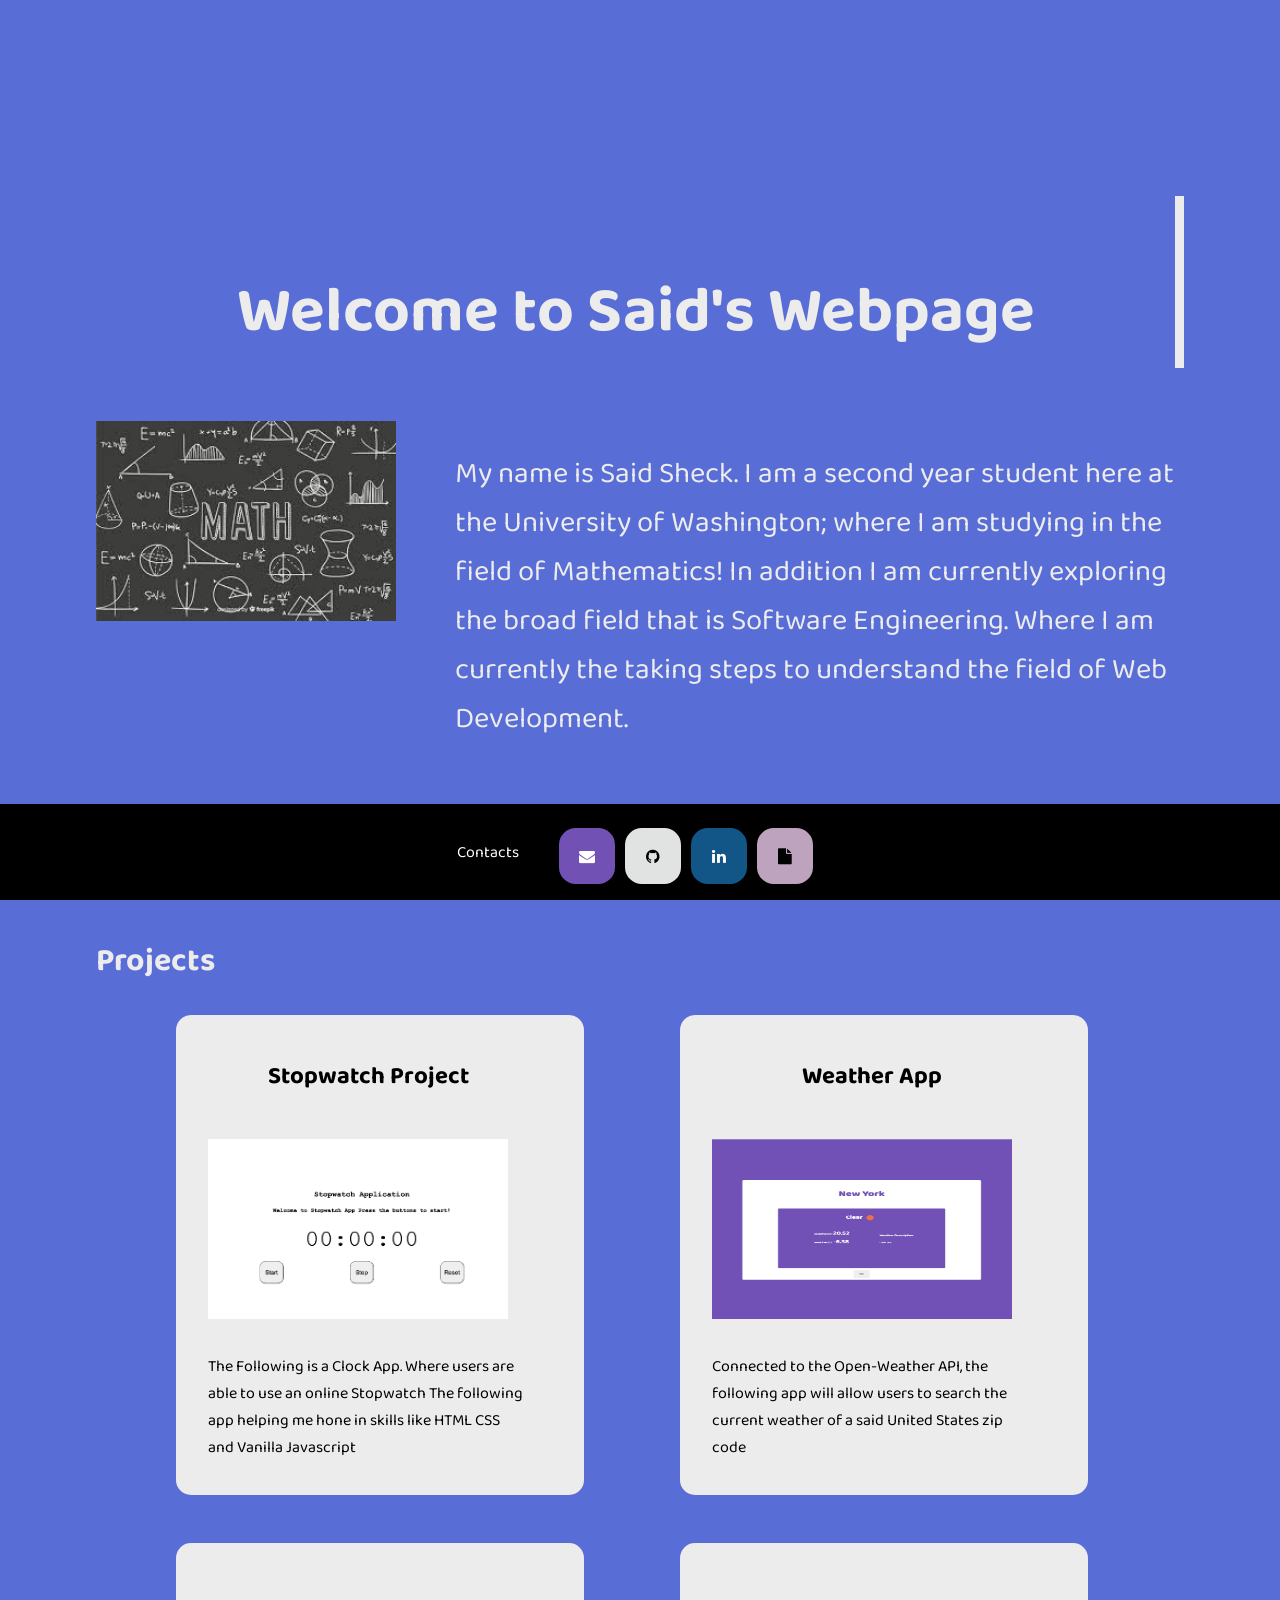
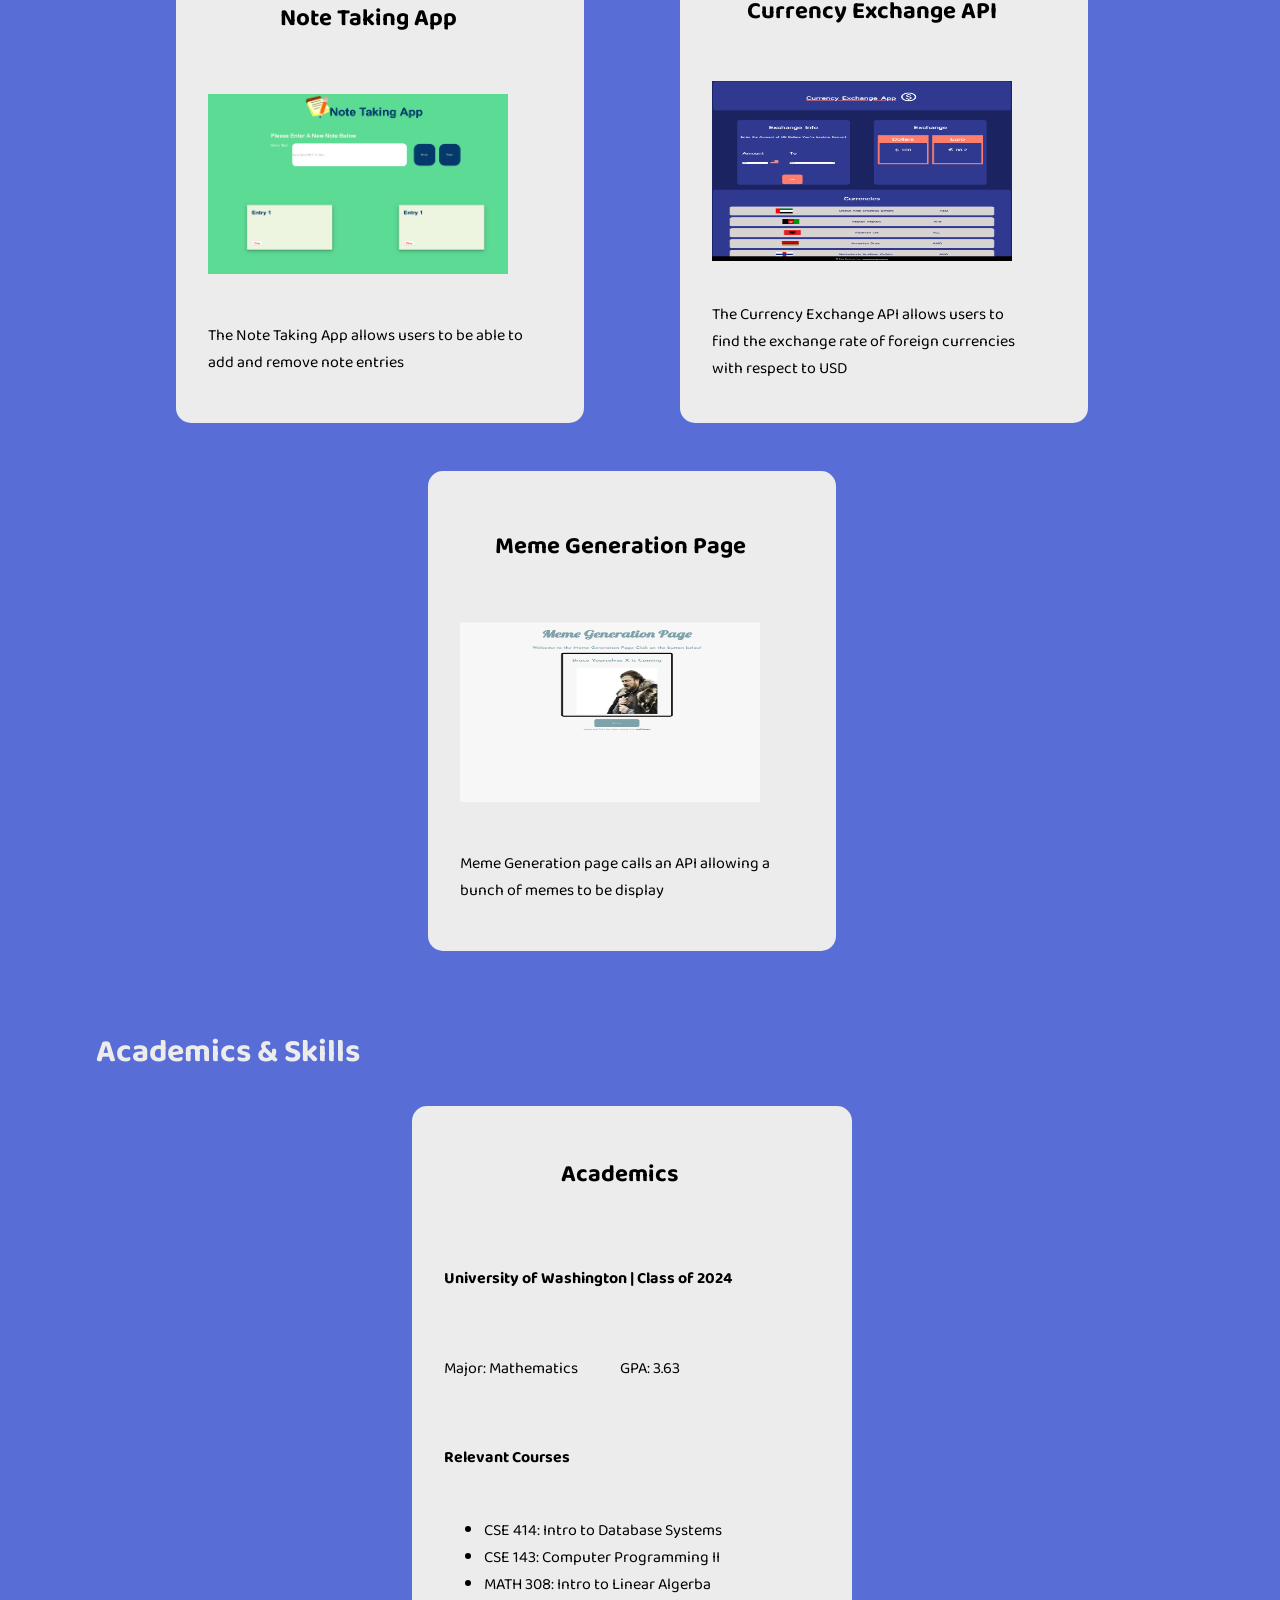
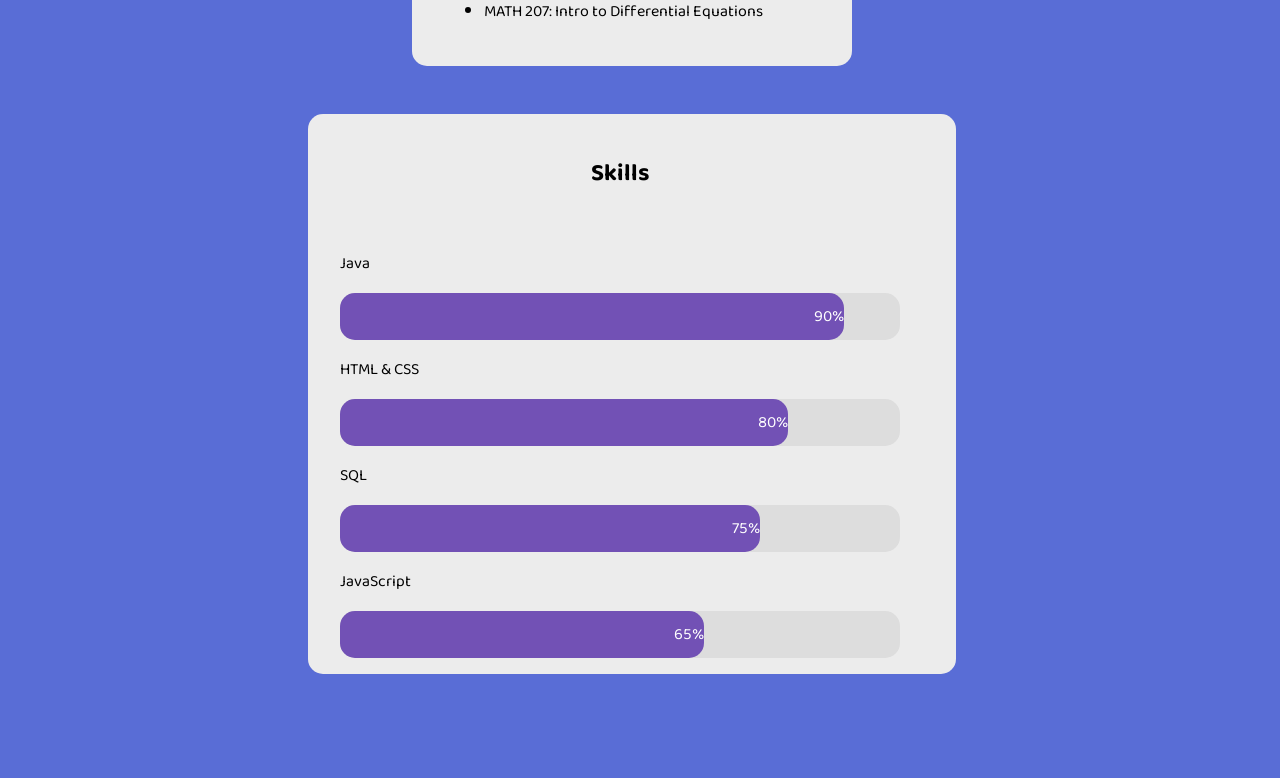
==== commit 587b81ee: "Add files via upload" ====
--- a/index.html
+++ b/index.html
@@ -145,6 +145,7 @@
         <li><a href="mailto:said1210@uw.edu" class="fa fa-resume fa-envelope"></a></li>
         <li><a href="https://github.com/said1210UW" class="fa fa-github"></a></li>
         <li><a href="https://www.linkedin.com/in/said-sheck-a675b21ba" class="fa fa-linkedin"></a></li>
+        <li><a href="resume-page.pdf" class="fa fa-file"></a></li>
       </ul>
     </footer>
   </body>
--- a/resume.css
+++ b/resume.css
@@ -39,7 +39,7 @@
 }
 
 #introduction > article p {
-  font-size: 1.2em;
+  font-size: 22pt;
   margin-left: 2em;
 }
 
@@ -171,6 +171,15 @@
   flex-wrap: wrap;
 }
 
+.fa-file {
+  background-color: #ecec;
+  color: black;
+}
+
+#project-container > a {
+  text-decoration: none;
+}
+
 /* The typing effect */
 @keyframes typing {
   from { width: 0 }
@@ -181,4 +190,10 @@
 @keyframes blink-caret {
   from, to { border-color: transparent }
   50% { border-color: rgb(255, 255, 255) }
+}
+
+/* The typewriter cursor effect */
+@keyframes blink-caret {
+  from, to { border-color: transparent }
+  50% { border-color: rgb(255, 255, 255) }
 }
